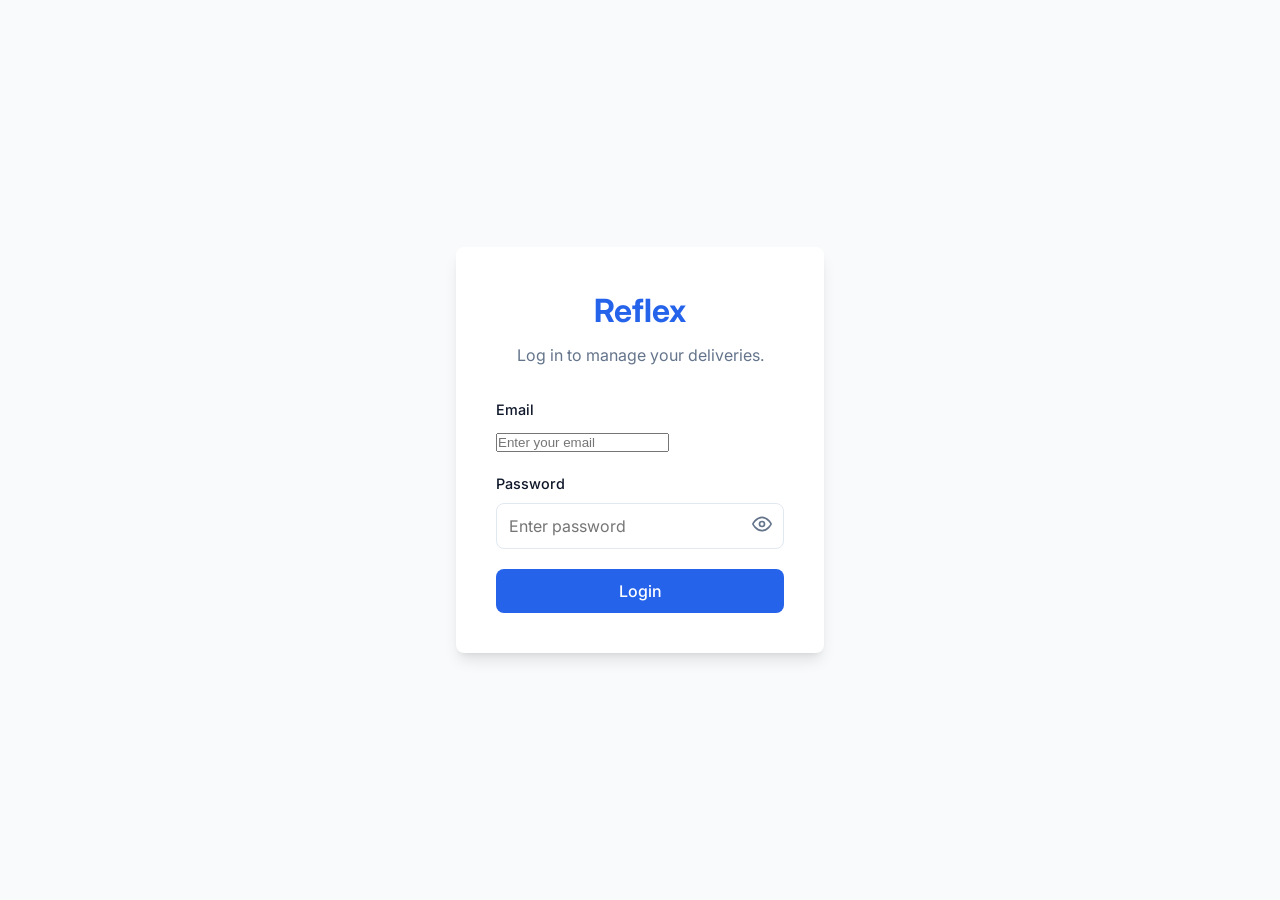
==== reflex_web/index.html @ fe93e592 "frontend and backend" ====
<!DOCTYPE html>
<html lang="en">
<head>
    <meta charset="UTF-8">
    <meta name="viewport" content="width=device-width, initial-scale=1.0">
    <title>Reflex - Login</title>
    <link rel="stylesheet" href="css/style.css">
    <!-- Google Fonts for modern typography -->
    <link href="https://fonts.googleapis.com/css2?family=Inter:wght@400;500;600;700&display=swap" rel="stylesheet">
</head>
<body class="login-body">
    <div class="login-container">
        <div class="login-card">
            <h1 class="logo">Reflex</h1>
            <p class="subtitle">Log in to manage your deliveries.</p>
            
            <div id="login-error" class="error-message" style="display: none;"></div>
            
            <form id="login-form">
                <div class="form-group">
                    <label for="username">Email</label>
                    <input type="email" id="username" name="username" required placeholder="Enter your email">
                </div>
                
                <div class="form-group">
                    <label for="password">Password</label>
                    <div class="password-wrapper">
                        <input type="password" id="password" name="password" required placeholder="Enter password">
                        <button type="button" class="toggle-password" id="toggle-password" aria-label="Show password" title="Show password">
                            <!-- Eye icon (default) -->
                            <svg id="eye-icon" xmlns="http://www.w3.org/2000/svg" width="20" height="20" viewBox="0 0 24 24" fill="none" stroke="currentColor" stroke-width="2" stroke-linecap="round" stroke-linejoin="round"><path d="M1 12s4-8 11-8 11 8 11 8-4 8-11 8-11-8-11-8z"></path><circle cx="12" cy="12" r="3"></circle></svg>
                            <!-- Eye off icon (hidden by default) -->
                            <svg id="eye-off-icon" xmlns="http://www.w3.org/2000/svg" width="20" height="20" viewBox="0 0 24 24" fill="none" stroke="currentColor" stroke-width="2" stroke-linecap="round" stroke-linejoin="round" style="display: none;"><path d="M17.94 17.94A10.07 10.07 0 0 1 12 20c-7 0-11-8-11-8a18.45 18.45 0 0 1 5.06-5.94M9.9 4.24A9.12 9.12 0 0 1 12 4c7 0 11 8 11 8a18.5 18.5 0 0 1-2.16 3.19m-6.72-1.07a3 3 0 1 1-4.24-4.24"></path><line x1="1" y1="1" x2="23" y2="23"></line></svg>
                        </button>
                    </div>
                </div>
                
                <button type="submit" class="btn btn-primary btn-block">Login</button>
            </form>
        </div>
    </div>

    <script src="js/api.js"></script>
    <script src="js/auth.js"></script>
    <script>
        document.addEventListener('DOMContentLoaded', () => {
            // Check if already logged in
            if (Auth.isLoggedIn()) {
                Auth.redirectBasedOnRole();
            }

            const loginForm = document.getElementById('login-form');
            const passwordInput = document.getElementById('password');
            const togglePasswordBtn = document.getElementById('toggle-password');
            const eyeIcon = document.getElementById('eye-icon');
            const eyeOffIcon = document.getElementById('eye-off-icon');

            togglePasswordBtn.addEventListener('click', () => {
                if (passwordInput.type === 'password') {
                    passwordInput.type = 'text';
                    eyeIcon.style.display = 'none';
                    eyeOffIcon.style.display = 'block';
                    togglePasswordBtn.setAttribute('aria-label', 'Hide password');
                    togglePasswordBtn.setAttribute('title', 'Hide password');
                } else {
                    passwordInput.type = 'password';
                    eyeIcon.style.display = 'block';
                    eyeOffIcon.style.display = 'none';
                    togglePasswordBtn.setAttribute('aria-label', 'Show password');
                    togglePasswordBtn.setAttribute('title', 'Show password');
                }
            });

            loginForm.addEventListener('submit', async (e) => {
                e.preventDefault();
                const username = document.getElementById('username').value;
                const password = document.getElementById('password').value;
                const errorDiv = document.getElementById('login-error');
                const btn = loginForm.querySelector('button');

                try {
                    errorDiv.style.display = 'none';
                    btn.textContent = 'Logging in...';
                    btn.disabled = true;

                    await API.login(username, password);
                } catch (error) {
                    errorDiv.textContent = error.message || 'Login failed. Please check your credentials.';
                    errorDiv.style.display = 'block';
                    btn.textContent = 'Login';
                    btn.disabled = false;
                }
            });
        });
    </script>
</body>
</html>
---- reflex_web/css/style.css ----
:root {
    --primary-color: #2563eb;
    --primary-hover: #1d4ed8;
    --bg-color: #f8fafc;
    --card-bg: #ffffff;
    --text-main: #0f172a;
    --text-muted: #64748b;
    --border-color: #e2e8f0;
    
    /* Status Colors */
    --status-pending: #f59e0b;
    --status-assigned: #3b82f6;
    --status-picked-up: #8b5cf6;
    --status-delivered: #10b981;
    
    --radius: 8px;
    --shadow-sm: 0 1px 2px 0 rgb(0 0 0 / 0.05);
    --shadow: 0 4px 6px -1px rgb(0 0 0 / 0.1), 0 2px 4px -2px rgb(0 0 0 / 0.1);
    --shadow-lg: 0 10px 15px -3px rgb(0 0 0 / 0.1), 0 4px 6px -4px rgb(0 0 0 / 0.1);
}

* {
    box-sizing: border-box;
    margin: 0;
    padding: 0;
}

body {
    font-family: 'Inter', sans-serif;
    background-color: var(--bg-color);
    color: var(--text-main);
    line-height: 1.5;
}

/* Typography */
h1, h2, h3 {
    font-weight: 600;
}

.logo {
    font-size: 2rem;
    color: var(--primary-color);
    font-weight: 700;
    margin-bottom: 0.5rem;
    text-align: center;
}

/* Login Page */
.login-body {
    display: flex;
    justify-content: center;
    align-items: center;
    min-height: 100vh;
}

.login-container {
    width: 100%;
    max-width: 400px;
    padding: 1rem;
}

.login-card {
    background: var(--card-bg);
    padding: 2.5rem;
    border-radius: var(--radius);
    box-shadow: var(--shadow-lg);
}

.subtitle {
    text-align: center;
    color: var(--text-muted);
    margin-bottom: 2rem;
}

/* Forms */
.form-group {
    margin-bottom: 1.25rem;
}

label {
    display: block;
    margin-bottom: 0.5rem;
    font-weight: 500;
    font-size: 0.9rem;
}

input[type="text"],
input[type="password"],
select {
    width: 100%;
    padding: 0.75rem;
    border: 1px solid var(--border-color);
    border-radius: var(--radius);
    font-family: inherit;
    font-size: 1rem;
    transition: border-color 0.15s ease;
}

input:focus, select:focus {
    outline: none;
    border-color: var(--primary-color);
    box-shadow: 0 0 0 3px rgba(37, 99, 235, 0.1);
}

.password-wrapper {
    position: relative;
    display: flex;
    align-items: center;
}

.password-wrapper input {
    padding-right: 3rem;
}

.toggle-password {
    position: absolute;
    right: 0.75rem;
    background: none;
    border: none;
    color: var(--text-muted);
    font-size: 0.875rem;
    cursor: pointer;
    font-weight: 500;
}
.toggle-password:hover {
    color: var(--text-main);
}

/* Buttons */
.btn {
    display: inline-block;
    padding: 0.75rem 1.5rem;
    font-weight: 500;
    font-family: inherit;
    font-size: 1rem;
    border: none;
    border-radius: var(--radius);
    cursor: pointer;
    text-align: center;
    transition: background-color 0.15s ease;
}

.btn:disabled {
    opacity: 0.7;
    cursor: not-allowed;
}

.btn-primary {
    background-color: var(--primary-color);
    color: white;
}

.btn-primary:hover:not(:disabled) {
    background-color: var(--primary-hover);
}

.btn-block {
    width: 100%;
}

.btn-outline {
    background-color: transparent;
    border: 1px solid var(--border-color);
    color: var(--text-main);
}
.btn-outline:hover {
    background-color: var(--bg-color);
}

/* Alerts */
.error-message, .success-message {
    padding: 0.75rem;
    border-radius: var(--radius);
    margin-bottom: 1rem;
    font-size: 0.9rem;
}

.error-message {
    background-color: #fef2f2;
    color: #b91c1c;
    border: 1px solid #f87171;
}

.success-message {
    background-color: #ecfdf5;
    color: #047857;
    border: 1px solid #34d399;
}

/* Layout */
.dashboard-layout {
    display: flex;
    flex-direction: column;
    min-height: 100vh;
}

.header {
    background: var(--card-bg);
    border-bottom: 1px solid var(--border-color);
    padding: 1rem 2rem;
    display: flex;
    justify-content: space-between;
    align-items: center;
    position: sticky;
    top: 0;
    z-index: 10;
}

.header-left {
    display: flex;
    align-items: baseline;
    gap: 1rem;
}

.header .logo {
    margin-bottom: 0;
    font-size: 1.5rem;
}

.page-title {
    color: var(--text-muted);
    font-weight: 500;
}

.header-right {
    display: flex;
    align-items: center;
    gap: 1.5rem;
}

.user-info {
    font-weight: 500;
}

.logout-btn {
    background: none;
    border: none;
    color: var(--text-muted);
    cursor: pointer;
    font-size: 0.9rem;
}
.logout-btn:hover {
    color: #b91c1c;
}

.main-content {
    padding: 2rem;
    flex: 1;
    max-width: 1200px;
    margin: 0 auto;
    width: 100%;
}

/* Cards */
.summary-cards {
    display: grid;
    grid-template-columns: repeat(auto-fit, minmax(200px, 1fr));
    gap: 1.5rem;
    margin-bottom: 2rem;
}

.card {
    background: var(--card-bg);
    padding: 1.5rem;
    border-radius: var(--radius);
    box-shadow: var(--shadow-sm);
    border: 1px solid var(--border-color);
}

.card-title {
    color: var(--text-muted);
    font-size: 0.875rem;
    text-transform: uppercase;
    letter-spacing: 0.05em;
    margin-bottom: 0.5rem;
}

.card-value {
    font-size: 2rem;
    font-weight: 600;
}

/* Tables */
.table-container {
    background: var(--card-bg);
    border-radius: var(--radius);
    box-shadow: var(--shadow-sm);
    border: 1px solid var(--border-color);
    overflow-x: auto;
}

table {
    width: 100%;
    border-collapse: collapse;
}

th, td {
    padding: 1rem;
    text-align: left;
    border-bottom: 1px solid var(--border-color);
}

th {
    background-color: #f8fafc;
    font-weight: 500;
    color: var(--text-muted);
    font-size: 0.875rem;
}

tbody tr:last-child td {
    border-bottom: none;
}

/* Badges */
.badge {
    display: inline-flex;
    align-items: center;
    padding: 0.25rem 0.75rem;
    border-radius: 9999px;
    font-size: 0.75rem;
    font-weight: 600;
    text-transform: uppercase;
}

.badge-PENDING { background-color: #fef3c7; color: #b45309; }
.badge-ASSIGNED { background-color: #dbeafe; color: #1d4ed8; }
.badge-PICKED_UP { background-color: #ede9fe; color: #6d28d9; }
.badge-DELIVERED { background-color: #d1fae5; color: #047857; }

/* Modals */
.modal-overlay {
    position: fixed;
    top: 0;
    left: 0;
    right: 0;
    bottom: 0;
    background-color: rgba(0, 0, 0, 0.5);
    display: flex;
    justify-content: center;
    align-items: center;
    z-index: 50;
    opacity: 0;
    visibility: hidden;
    transition: all 0.2s ease;
}

.modal-overlay.active {
    opacity: 1;
    visibility: visible;
}

.modal {
    background: var(--card-bg);
    border-radius: var(--radius);
    width: 100%;
    max-width: 500px;
    box-shadow: var(--shadow-lg);
    transform: translateY(20px);
    transition: all 0.2s ease;
}

.modal-overlay.active .modal {
    transform: translateY(0);
}

.modal-header {
    padding: 1.5rem;
    border-bottom: 1px solid var(--border-color);
    display: flex;
    justify-content: space-between;
    align-items: center;
}

.modal-body {
    padding: 1.5rem;
}

.modal-footer {
    padding: 1.5rem;
    border-top: 1px solid var(--border-color);
    display: flex;
    justify-content: flex-end;
    gap: 1rem;
}

/* Mobile adjustments (Rider UI mostly) */
.mobile-cards {
    display: flex;
    flex-direction: column;
    gap: 1rem;
}

.mobile-card {
    background: var(--card-bg);
    border: 1px solid var(--border-color);
    border-radius: var(--radius);
    padding: 1.25rem;
    box-shadow: var(--shadow-sm);
}
.mobile-card .detail-row {
    margin-bottom: 0.5rem;
    display: flex;
    justify-content: space-between;
}
.mobile-card .detail-label {
    color: var(--text-muted);
    font-size: 0.875rem;
}
.mobile-card .detail-value {
    font-weight: 500;
}

.action-bar {
    margin-top: 1rem;
    padding-top: 1rem;
    border-top: 1px solid var(--border-color);
}

/* Utilities */
.mb-1 { margin-bottom: 0.5rem; }
.mb-2 { margin-bottom: 1rem; }
.mb-4 { margin-bottom: 2rem; }
.flex { display: flex; }
.justify-between { justify-content: space-between; }
.align-center { align-items: center; }
.hidden { display: none !important; }

/* Filter Tabs (Dispatcher) */
.filter-tabs {
    display: flex;
    gap: 0.5rem;
    margin-bottom: 1.5rem;
    overflow-x: auto;
    padding-bottom: 0.5rem;
}

.filter-tab {
    padding: 0.5rem 1rem;
    background: var(--card-bg);
    border: 1px solid var(--border-color);
    border-radius: 9999px;
    cursor: pointer;
    font-size: 0.875rem;
    white-space: nowrap;
}
.filter-tab.active {
    background: var(--primary-color);
    color: white;
    border-color: var(--primary-color);
}
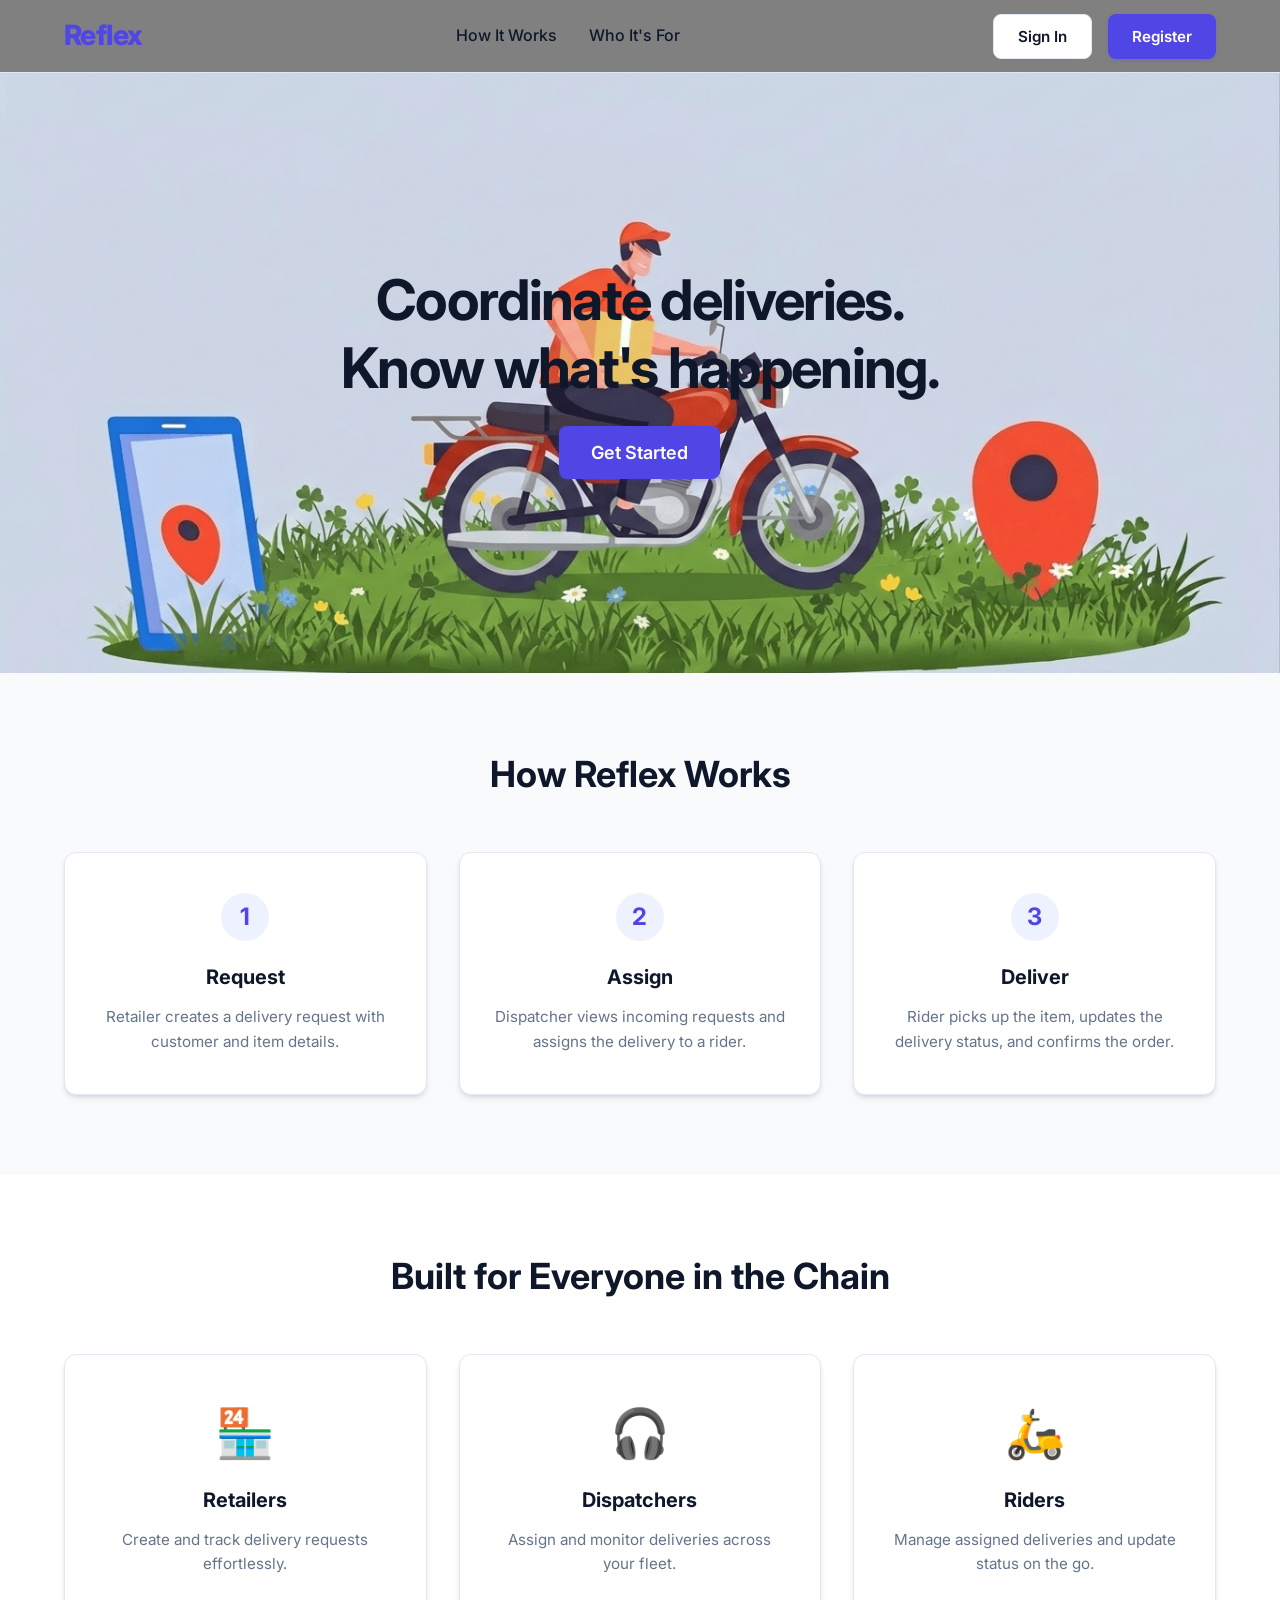
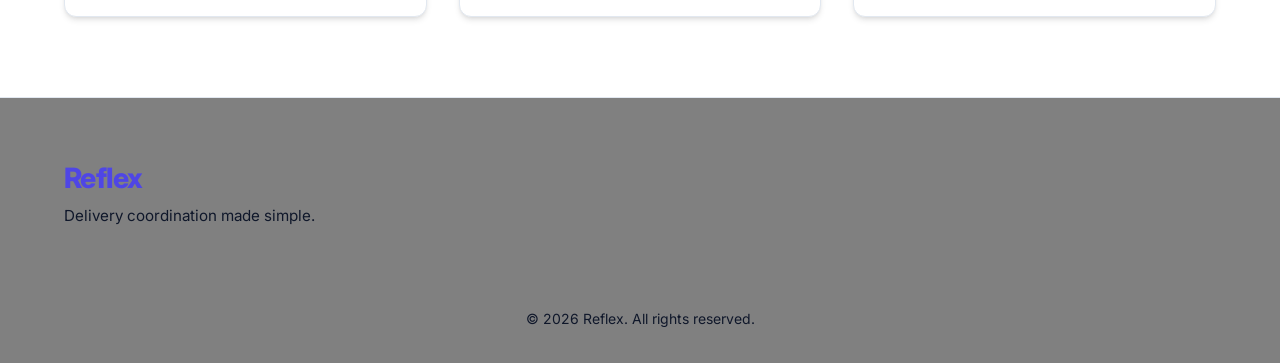
==== commit 35ba8a7d: "Update Reflex frontend and delivery workflows" ====
--- a/reflex_web/index.html
+++ b/reflex_web/index.html
@@ -1,47 +1,249 @@
 <!DOCTYPE html>
 <html lang="en">
+
 <head>
     <meta charset="UTF-8">
     <meta name="viewport" content="width=device-width, initial-scale=1.0">
-    <title>Reflex - Login</title>
+    <title>Reflex - Delivery Management</title>
     <link rel="stylesheet" href="css/style.css">
     <!-- Google Fonts for modern typography -->
-    <link href="https://fonts.googleapis.com/css2?family=Inter:wght@400;500;600;700&display=swap" rel="stylesheet">
+    <link href="https://fonts.googleapis.com/css2?family=Inter:wght@400;500;600;700;800&display=swap" rel="stylesheet">
 </head>
-<body class="login-body">
-    <div class="login-container">
-        <div class="login-card">
+
+<body class="landing-body">
+    <!-- Header -->
+    <header class="landing-header">
+        <div class="container header-container">
             <h1 class="logo">Reflex</h1>
-            <p class="subtitle">Log in to manage your deliveries.</p>
-            
-            <div id="login-error" class="error-message" style="display: none;"></div>
-            
-            <form id="login-form">
-                <div class="form-group">
-                    <label for="username">Email</label>
-                    <input type="email" id="username" name="username" required placeholder="Enter your email">
-                </div>
-                
-                <div class="form-group">
-                    <label for="password">Password</label>
-                    <div class="password-wrapper">
-                        <input type="password" id="password" name="password" required placeholder="Enter password">
-                        <button type="button" class="toggle-password" id="toggle-password" aria-label="Show password" title="Show password">
-                            <!-- Eye icon (default) -->
-                            <svg id="eye-icon" xmlns="http://www.w3.org/2000/svg" width="20" height="20" viewBox="0 0 24 24" fill="none" stroke="currentColor" stroke-width="2" stroke-linecap="round" stroke-linejoin="round"><path d="M1 12s4-8 11-8 11 8 11 8-4 8-11 8-11-8-11-8z"></path><circle cx="12" cy="12" r="3"></circle></svg>
-                            <!-- Eye off icon (hidden by default) -->
-                            <svg id="eye-off-icon" xmlns="http://www.w3.org/2000/svg" width="20" height="20" viewBox="0 0 24 24" fill="none" stroke="currentColor" stroke-width="2" stroke-linecap="round" stroke-linejoin="round" style="display: none;"><path d="M17.94 17.94A10.07 10.07 0 0 1 12 20c-7 0-11-8-11-8a18.45 18.45 0 0 1 5.06-5.94M9.9 4.24A9.12 9.12 0 0 1 12 4c7 0 11 8 11 8a18.5 18.5 0 0 1-2.16 3.19m-6.72-1.07a3 3 0 1 1-4.24-4.24"></path><line x1="1" y1="1" x2="23" y2="23"></line></svg>
-                        </button>
-                    </div>
-                </div>
-                
-                <button type="submit" class="btn btn-primary btn-block">Login</button>
-            </form>
+            <nav class="nav-links">
+                <a href="#how-it-works">How It Works</a>
+                <a href="#roles">Who It's For</a>
+            </nav>
+            <div style="display: flex; gap: 1rem;">
+                <button class="btn btn-outline" id="open-login-modal" style="background: white;">Sign In</button>
+                <button class="btn btn-primary" id="open-register-modal">Register</button>
+            </div>
+        </div>
+    </header>
+
+    <main>
+        <!-- Hero Section -->
+        <section class="hero">
+            <div class="container hero-container">
+                <div class="hero-content">
+                    <h2 class="hero-title">Coordinate deliveries.<br>Know what's happening.</h2>
+                    <!--<p class="hero-subtitle">Reflex helps retailers, dispatchers and riders manage deliveries seamlessly
+                        from request to confirmation.</p>-->
+                    <button class="btn btn-primary btn-lg" id="hero-sign-in">Get Started</button>
+                </div>
+            </div>
+        </section>
+
+        <!-- How It Works Section -->
+        <section id="how-it-works" class="features-section bg-light">
+            <div class="container">
+                <h2 class="section-title">How Reflex Works</h2>
+                <div class="feature-grid">
+                    <div class="feature-card">
+                        <div class="feature-number">1</div>
+                        <h3>Request</h3>
+                        <p>Retailer creates a delivery request with customer and item details.</p>
+                    </div>
+                    <div class="feature-card">
+                        <div class="feature-number">2</div>
+                        <h3>Assign</h3>
+                        <p>Dispatcher views incoming requests and assigns the delivery to a rider.</p>
+                    </div>
+                    <div class="feature-card">
+                        <div class="feature-number">3</div>
+                        <h3>Deliver</h3>
+                        <p>Rider picks up the item, updates the delivery status, and confirms the order.</p>
+                    </div>
+                </div>
+            </div>
+        </section>
+
+        <!-- Roles Section -->
+        <section id="roles" class="features-section">
+            <div class="container">
+                <h2 class="section-title">Built for Everyone in the Chain</h2>
+                <div class="roles-grid">
+                    <div class="role-card">
+                        <div class="role-icon">🏪</div>
+                        <h3>Retailers</h3>
+                        <p>Create and track delivery requests effortlessly.</p>
+                    </div>
+                    <div class="role-card">
+                        <div class="role-icon">🎧</div>
+                        <h3>Dispatchers</h3>
+                        <p>Assign and monitor deliveries across your fleet.</p>
+                    </div>
+                    <div class="role-card">
+                        <div class="role-icon">🛵</div>
+                        <h3>Riders</h3>
+                        <p>Manage assigned deliveries and update status on the go.</p>
+                    </div>
+                </div>
+            </div>
+        </section>
+    </main>
+
+    <!-- Global Footer -->
+    <footer class="global-footer">
+        <div class="container">
+            <div class="footer-content">
+                <div class="footer-brand">
+                    <h2 class="logo footer-logo">Reflex</h2>
+                    <p>Delivery coordination made simple.</p>
+                </div>
+            </div>
+            <div class="footer-bottom">
+                <p>&copy; 2026 Reflex. All rights reserved.</p>
+            </div>
+        </div>
+    </footer>
+
+    <!-- Login Modal -->
+    <div class="modal-overlay" id="login-modal">
+        <div class="modal">
+            <div class="modal-header">
+                <h3>Sign In</h3>
+                <button class="close-btn" id="close-login-modal" aria-label="Close modal">&times;</button>
+            </div>
+            <div class="modal-body">
+                <div id="login-error" class="error-message" style="display: none;"></div>
+
+                <form id="login-form">
+                    <div class="form-group">
+                        <label for="username">Email</label>
+                        <input type="email" id="username" name="username" required placeholder="Enter your email">
+                    </div>
+
+                    <div class="form-group">
+                        <label for="password">Password</label>
+                        <div class="password-wrapper">
+                            <input type="password" id="password" name="password" required placeholder="Enter password">
+                            <button type="button" class="toggle-password" id="toggle-password"
+                                aria-label="Show password" title="Show password">
+                                <svg id="eye-icon" xmlns="http://www.w3.org/2000/svg" width="20" height="20"
+                                    viewBox="0 0 24 24" fill="none" stroke="currentColor" stroke-width="2"
+                                    stroke-linecap="round" stroke-linejoin="round">
+                                    <path d="M1 12s4-8 11-8 11 8 11 8-4 8-11 8-11-8-11-8z"></path>
+                                    <circle cx="12" cy="12" r="3"></circle>
+                                </svg>
+                                <svg id="eye-off-icon" xmlns="http://www.w3.org/2000/svg" width="20" height="20"
+                                    viewBox="0 0 24 24" fill="none" stroke="currentColor" stroke-width="2"
+                                    stroke-linecap="round" stroke-linejoin="round" style="display: none;">
+                                    <path
+                                        d="M17.94 17.94A10.07 10.07 0 0 1 12 20c-7 0-11-8-11-8a18.45 18.45 0 0 1 5.06-5.94M9.9 4.24A9.12 9.12 0 0 1 12 4c7 0 11 8 11 8a18.5 18.5 0 0 1-2.16 3.19m-6.72-1.07a3 3 0 1 1-4.24-4.24">
+                                    </path>
+                                    <line x1="1" y1="1" x2="23" y2="23"></line>
+                                </svg>
+                            </button>
+                        </div>
+                    </div>
+
+                    <button type="submit" class="btn btn-primary btn-block">Sign In</button>
+                </form>
+            </div>
         </div>
     </div>
 
-    <script src="js/api.js"></script>
-    <script src="js/auth.js"></script>
+    <!-- Registration Modal -->
+    <div class="modal-overlay" id="register-modal">
+        <div class="modal">
+            <div class="modal-header">
+                <h3>Create Account</h3>
+                <button class="close-btn" id="close-register-modal" aria-label="Close modal">&times;</button>
+            </div>
+            <div class="modal-body">
+                <div id="register-error" class="error-message" style="display: none;"></div>
+                <div id="register-success" class="success-message" style="display: none; text-align: center;">
+                    Account created successfully.
+                    <br>You can now sign in using your email and password.
+                    <br><br>
+                    <button class="btn btn-primary btn-block" id="switch-to-login">Sign In</button>
+                </div>
+
+                <form id="register-form">
+                    <div class="form-group">
+                        <label for="reg-role">Role</label>
+                        <select id="reg-role" name="role" required>
+                            <option value="" disabled selected>Select Role</option>
+                            <option value="RETAILER">Retailer</option>
+                            <option value="DISPATCHER">Dispatcher</option>
+                            <option value="RIDER">Rider</option>
+                        </select>
+                    </div>
+
+                    <div class="form-group">
+                        <label for="reg-email">Email</label>
+                        <input type="email" id="reg-email" name="email" required placeholder="Enter your email">
+                    </div>
+
+                    <div class="form-group">
+                        <label for="reg-phone">Phone Number</label>
+                        <input type="text" id="reg-phone" name="phone" required placeholder="Enter your phone number">
+                    </div>
+
+                    <div class="form-group">
+                        <label for="reg-password">Password</label>
+                        <div class="password-wrapper">
+                            <input type="password" id="reg-password" name="password" required
+                                placeholder="Create password">
+                            <button type="button" class="toggle-password" id="toggle-reg-password"
+                                aria-label="Show password" title="Show password">
+                                <svg class="eye-icon" xmlns="http://www.w3.org/2000/svg" width="20" height="20"
+                                    viewBox="0 0 24 24" fill="none" stroke="currentColor" stroke-width="2"
+                                    stroke-linecap="round" stroke-linejoin="round">
+                                    <path d="M1 12s4-8 11-8 11 8 11 8-4 8-11 8-11-8-11-8z"></path>
+                                    <circle cx="12" cy="12" r="3"></circle>
+                                </svg>
+                                <svg class="eye-off-icon" xmlns="http://www.w3.org/2000/svg" width="20" height="20"
+                                    viewBox="0 0 24 24" fill="none" stroke="currentColor" stroke-width="2"
+                                    stroke-linecap="round" stroke-linejoin="round" style="display: none;">
+                                    <path
+                                        d="M17.94 17.94A10.07 10.07 0 0 1 12 20c-7 0-11-8-11-8a18.45 18.45 0 0 1 5.06-5.94M9.9 4.24A9.12 9.12 0 0 1 12 4c7 0 11 8 11 8a18.5 18.5 0 0 1-2.16 3.19m-6.72-1.07a3 3 0 1 1-4.24-4.24">
+                                    </path>
+                                    <line x1="1" y1="1" x2="23" y2="23"></line>
+                                </svg>
+                            </button>
+                        </div>
+                    </div>
+
+                    <div class="form-group">
+                        <label for="reg-confirm-password">Confirm Password</label>
+                        <div class="password-wrapper">
+                            <input type="password" id="reg-confirm-password" name="confirm-password" required
+                                placeholder="Confirm password">
+                            <button type="button" class="toggle-password" id="toggle-reg-confirm-password"
+                                aria-label="Show password" title="Show password">
+                                <svg class="eye-icon" xmlns="http://www.w3.org/2000/svg" width="20" height="20"
+                                    viewBox="0 0 24 24" fill="none" stroke="currentColor" stroke-width="2"
+                                    stroke-linecap="round" stroke-linejoin="round">
+                                    <path d="M1 12s4-8 11-8 11 8 11 8-4 8-11 8-11-8-11-8z"></path>
+                                    <circle cx="12" cy="12" r="3"></circle>
+                                </svg>
+                                <svg class="eye-off-icon" xmlns="http://www.w3.org/2000/svg" width="20" height="20"
+                                    viewBox="0 0 24 24" fill="none" stroke="currentColor" stroke-width="2"
+                                    stroke-linecap="round" stroke-linejoin="round" style="display: none;">
+                                    <path
+                                        d="M17.94 17.94A10.07 10.07 0 0 1 12 20c-7 0-11-8-11-8a18.45 18.45 0 0 1 5.06-5.94M9.9 4.24A9.12 9.12 0 0 1 12 4c7 0 11 8 11 8a18.5 18.5 0 0 1-2.16 3.19m-6.72-1.07a3 3 0 1 1-4.24-4.24">
+                                    </path>
+                                    <line x1="1" y1="1" x2="23" y2="23"></line>
+                                </svg>
+                            </button>
+                        </div>
+                    </div>
+
+                    <button type="submit" class="btn btn-primary btn-block">Create Account</button>
+                </form>
+            </div>
+        </div>
+    </div>
+
+    <script src="js/api.js?v=2"></script>
+    <script src="js/auth.js?v=2"></script>
     <script>
         document.addEventListener('DOMContentLoaded', () => {
             // Check if already logged in
@@ -49,28 +251,75 @@
                 Auth.redirectBasedOnRole();
             }
 
+            // Modal logic
+            const loginModal = document.getElementById('login-modal');
+            const openLoginModalBtn = document.getElementById('open-login-modal');
+            const heroSignInBtn = document.getElementById('hero-sign-in');
+            const closeLoginModalBtn = document.getElementById('close-login-modal');
+
+            const registerModal = document.getElementById('register-modal');
+            const openRegisterModalBtn = document.getElementById('open-register-modal');
+            const closeRegisterModalBtn = document.getElementById('close-register-modal');
+            const switchToLoginBtn = document.getElementById('switch-to-login');
+
+            const openModal = (modal) => {
+                modal.classList.add('active');
+                document.body.style.overflow = 'hidden'; // Prevent background scrolling
+            };
+
+            const closeModal = (modal) => {
+                modal.classList.remove('active');
+                document.body.style.overflow = '';
+            };
+
+            openLoginModalBtn.addEventListener('click', () => openModal(loginModal));
+            heroSignInBtn.addEventListener('click', () => openModal(loginModal));
+            closeLoginModalBtn.addEventListener('click', () => closeModal(loginModal));
+
+            openRegisterModalBtn.addEventListener('click', () => openModal(registerModal));
+            closeRegisterModalBtn.addEventListener('click', () => closeModal(registerModal));
+
+            switchToLoginBtn.addEventListener('click', () => {
+                closeModal(registerModal);
+                openModal(loginModal);
+            });
+
+            // Close on overlay click
+            loginModal.addEventListener('click', (e) => {
+                if (e.target === loginModal) closeModal(loginModal);
+            });
+            registerModal.addEventListener('click', (e) => {
+                if (e.target === registerModal) closeModal(registerModal);
+            });
+
+            // Password toggle logic helper
+            const setupPasswordToggle = (inputEl, btnEl) => {
+                const eyeIcon = btnEl.querySelector('.eye-icon') || btnEl.querySelector('svg:first-child');
+                const eyeOffIcon = btnEl.querySelector('.eye-off-icon') || btnEl.querySelector('svg:last-child');
+
+                btnEl.addEventListener('click', () => {
+                    if (inputEl.type === 'password') {
+                        inputEl.type = 'text';
+                        if (eyeIcon) eyeIcon.style.display = 'none';
+                        if (eyeOffIcon) eyeOffIcon.style.display = 'block';
+                        btnEl.setAttribute('aria-label', 'Hide password');
+                        btnEl.setAttribute('title', 'Hide password');
+                    } else {
+                        inputEl.type = 'password';
+                        if (eyeIcon) eyeIcon.style.display = 'block';
+                        if (eyeOffIcon) eyeOffIcon.style.display = 'none';
+                        btnEl.setAttribute('aria-label', 'Show password');
+                        btnEl.setAttribute('title', 'Show password');
+                    }
+                });
+            };
+
+            setupPasswordToggle(document.getElementById('password'), document.getElementById('toggle-password'));
+            setupPasswordToggle(document.getElementById('reg-password'), document.getElementById('toggle-reg-password'));
+            setupPasswordToggle(document.getElementById('reg-confirm-password'), document.getElementById('toggle-reg-confirm-password'));
+
+            // Login submission
             const loginForm = document.getElementById('login-form');
-            const passwordInput = document.getElementById('password');
-            const togglePasswordBtn = document.getElementById('toggle-password');
-            const eyeIcon = document.getElementById('eye-icon');
-            const eyeOffIcon = document.getElementById('eye-off-icon');
-
-            togglePasswordBtn.addEventListener('click', () => {
-                if (passwordInput.type === 'password') {
-                    passwordInput.type = 'text';
-                    eyeIcon.style.display = 'none';
-                    eyeOffIcon.style.display = 'block';
-                    togglePasswordBtn.setAttribute('aria-label', 'Hide password');
-                    togglePasswordBtn.setAttribute('title', 'Hide password');
-                } else {
-                    passwordInput.type = 'password';
-                    eyeIcon.style.display = 'block';
-                    eyeOffIcon.style.display = 'none';
-                    togglePasswordBtn.setAttribute('aria-label', 'Show password');
-                    togglePasswordBtn.setAttribute('title', 'Show password');
-                }
-            });
-
             loginForm.addEventListener('submit', async (e) => {
                 e.preventDefault();
                 const username = document.getElementById('username').value;
@@ -80,18 +329,59 @@
 
                 try {
                     errorDiv.style.display = 'none';
-                    btn.textContent = 'Logging in...';
+                    btn.textContent = 'Signing In...';
                     btn.disabled = true;
 
                     await API.login(username, password);
                 } catch (error) {
-                    errorDiv.textContent = error.message || 'Login failed. Please check your credentials.';
+                    errorDiv.textContent = error.message || 'Invalid email or password.';
                     errorDiv.style.display = 'block';
-                    btn.textContent = 'Login';
+                    btn.textContent = 'Sign In';
+                    btn.disabled = false;
+                }
+            });
+
+            // Register submission
+            const registerForm = document.getElementById('register-form');
+            registerForm.addEventListener('submit', async (e) => {
+                e.preventDefault();
+
+                const email = document.getElementById('reg-email').value;
+                const phone = document.getElementById('reg-phone').value;
+                const role = document.getElementById('reg-role').value;
+                const password = document.getElementById('reg-password').value;
+                const confirmPassword = document.getElementById('reg-confirm-password').value;
+
+                const errorDiv = document.getElementById('register-error');
+                const successDiv = document.getElementById('register-success');
+                const btn = registerForm.querySelector('button');
+
+                errorDiv.style.display = 'none';
+
+                if (password !== confirmPassword) {
+                    errorDiv.textContent = 'Passwords do not match.';
+                    errorDiv.style.display = 'block';
+                    return;
+                }
+
+                try {
+                    btn.textContent = 'Creating Account...';
+                    btn.disabled = true;
+
+                    await API.register({ email, phone, role, password });
+
+                    // Show success
+                    registerForm.style.display = 'none';
+                    successDiv.style.display = 'block';
+                } catch (error) {
+                    errorDiv.textContent = error.message || 'Unable to create your account right now. Please try again.';
+                    errorDiv.style.display = 'block';
+                    btn.textContent = 'Create Account';
                     btn.disabled = false;
                 }
             });
         });
     </script>
 </body>
-</html>
+
+</html>
--- a/reflex_web/css/style.css
+++ b/reflex_web/css/style.css
@@ -1,22 +1,50 @@
 :root {
-    --primary-color: #2563eb;
-    --primary-hover: #1d4ed8;
-    --bg-color: #f8fafc;
-    --card-bg: #ffffff;
-    --text-main: #0f172a;
-    --text-muted: #64748b;
-    --border-color: #e2e8f0;
-    
+    /* Modern SaaS Color Palette */
+    --primary-color: #4F46E5;
+    /* Indigo 600 */
+    --primary-hover: #4338CA;
+    /* Indigo 700 */
+    --primary-light: #EEF2FF;
+    /* Indigo 50 */
+
+    --bg-color: #F8FAFC;
+    /* Slate 50 */
+    --bg-light: #F1F5F9;
+    /* Slate 100 */
+    --card-bg: #FFFFFF;
+
+    --text-main: #0F172A;
+    /* Slate 900 */
+    --text-muted: #64748B;
+    /* Slate 500 */
+
+    --border-color: #E2E8F0;
+    /* Slate 200 */
+
     /* Status Colors */
-    --status-pending: #f59e0b;
-    --status-assigned: #3b82f6;
-    --status-picked-up: #8b5cf6;
-    --status-delivered: #10b981;
-    
-    --radius: 8px;
+    --status-pending: #F59E0B;
+    /* Amber 500 */
+    --status-pending-bg: #FEF3C7;
+    --status-assigned: #3B82F6;
+    /* Blue 500 */
+    --status-assigned-bg: #DBEAFE;
+    --status-picked-up: #8B5CF6;
+    /* Violet 500 */
+    --status-picked-up-bg: #EDE9FE;
+    --status-delivered: #10B981;
+    /* Emerald 500 */
+    --status-delivered-bg: #D1FAE5;
+
+    --radius: 12px;
+    --radius-sm: 8px;
+    --radius-lg: 16px;
+
     --shadow-sm: 0 1px 2px 0 rgb(0 0 0 / 0.05);
     --shadow: 0 4px 6px -1px rgb(0 0 0 / 0.1), 0 2px 4px -2px rgb(0 0 0 / 0.1);
-    --shadow-lg: 0 10px 15px -3px rgb(0 0 0 / 0.1), 0 4px 6px -4px rgb(0 0 0 / 0.1);
+    --shadow-md: 0 10px 15px -3px rgb(0 0 0 / 0.1), 0 4px 6px -4px rgb(0 0 0 / 0.1);
+    --shadow-lg: 0 20px 25px -5px rgb(0 0 0 / 0.1), 0 8px 10px -6px rgb(0 0 0 / 0.1);
+
+    --container-width: 1200px;
 }
 
 * {
@@ -26,55 +54,343 @@
 }
 
 body {
-    font-family: 'Inter', sans-serif;
+    font-family: 'Inter', system-ui, -apple-system, sans-serif;
     background-color: var(--bg-color);
     color: var(--text-main);
-    line-height: 1.5;
+    line-height: 1.6;
+    -webkit-font-smoothing: antialiased;
+}
+
+a {
+    text-decoration: none;
+    color: inherit;
+}
+
+.container {
+    max-width: var(--container-width);
+    margin: 0 auto;
+    padding: 0 1.5rem;
 }
 
 /* Typography */
-h1, h2, h3 {
+h1,
+h2,
+h3,
+h4 {
+    font-weight: 700;
+    line-height: 1.2;
+    color: var(--text-main);
+}
+
+.logo {
+    font-size: 1.75rem;
+    color: var(--primary-color);
+    font-weight: 800;
+    letter-spacing: -0.02em;
+}
+
+/* Base Buttons */
+.btn {
+    display: inline-flex;
+    align-items: center;
+    justify-content: center;
+    padding: 0.75rem 1.5rem;
     font-weight: 600;
-}
-
-.logo {
-    font-size: 2rem;
+    font-family: inherit;
+    font-size: 0.95rem;
+    border: none;
+    border-radius: var(--radius-sm);
+    cursor: pointer;
+    text-align: center;
+    transition: all 0.2s ease;
+}
+
+.btn:disabled {
+    opacity: 0.6;
+    cursor: not-allowed;
+}
+
+.btn-primary {
+    background-color: var(--primary-color);
+    color: white;
+    box-shadow: 0 2px 4px rgba(79, 70, 229, 0.2);
+}
+
+.btn-primary:hover:not(:disabled) {
+    background-color: var(--primary-hover);
+    transform: translateY(-1px);
+    box-shadow: 0 4px 6px rgba(79, 70, 229, 0.3);
+}
+
+.btn-lg {
+    padding: 1rem 2rem;
+    font-size: 1.125rem;
+}
+
+.btn-block {
+    width: 100%;
+}
+
+.btn-outline {
+    background-color: transparent;
+    border: 1px solid var(--border-color);
+    color: var(--text-main);
+}
+
+.btn-outline:hover {
+    background-color: var(--bg-light);
+    border-color: #CBD5E1;
+}
+
+/* Landing Page Styles */
+.landing-body {
+    background-color: var(--card-bg);
+}
+
+.landing-header {
+    background: grey;
+    border-bottom: 1px solid var(--border-color);
+    position: sticky;
+    top: 0;
+    z-index: 40;
+}
+
+.header-container {
+    display: flex;
+    justify-content: space-between;
+    align-items: center;
+    height: 72px;
+}
+
+.nav-links {
+    display: flex;
+    gap: 2rem;
+}
+
+.nav-links a {
+    color: var(--text-main);
+    font-weight: 500;
+    transition: color 0.2s;
+}
+
+.nav-links a:hover {
     color: var(--primary-color);
+}
+
+/* Hero Section */
+.hero {
+    padding: 6rem 0;
+    text-align: center;
+    position: relative;
+    min-height: 600px;
+    display: flex;
+    align-items: center;
+    background-image: url("../images/delivery.png");
+    background-size: cover;
+    background-position: center;
+    background-repeat: no-repeat;
+}
+
+
+.hero-title {
+    font-size: 3.5rem;
+    letter-spacing: -0.03em;
+    margin-bottom: 1.5rem;
+    color: var(--text-main);
+}
+
+/*.hero-subtitle {
+    font-size: 1.25rem;
+    color: var(--text-main);
+    max-width: 600px;
+    margin: 0 auto 2.5rem;
+    z-index: 2;
+}
+
+/* Features Sections */
+.features-section {
+    padding: 5rem 0;
+}
+
+.bg-light {
+    background-color: var(--bg-color);
+}
+
+.section-title {
+    text-align: center;
+    font-size: 2.25rem;
+    margin-bottom: 3.5rem;
+}
+
+.feature-grid,
+.roles-grid {
+    display: grid;
+    grid-template-columns: repeat(auto-fit, minmax(300px, 1fr));
+    gap: 2rem;
+}
+
+.feature-card,
+.role-card {
+    background: var(--card-bg);
+    padding: 2.5rem 2rem;
+    border-radius: var(--radius);
+    box-shadow: var(--shadow);
+    border: 1px solid var(--border-color);
+    text-align: center;
+    transition: transform 0.2s ease, box-shadow 0.2s ease;
+}
+
+.feature-card:hover,
+.role-card:hover {
+    transform: translateY(-4px);
+    box-shadow: var(--shadow-md);
+}
+
+.feature-number {
+    width: 48px;
+    height: 48px;
+    background: var(--primary-light);
+    color: var(--primary-color);
+    border-radius: 50%;
+    display: flex;
+    align-items: center;
+    justify-content: center;
+    font-size: 1.5rem;
     font-weight: 700;
+    margin: 0 auto 1.5rem;
+}
+
+.role-icon {
+    font-size: 3rem;
+    margin-bottom: 1rem;
+}
+
+.feature-card h3,
+.role-card h3 {
+    margin-bottom: 1rem;
+    font-size: 1.25rem;
+}
+
+.feature-card p,
+.role-card p {
+    color: var(--text-muted);
+    font-size: 0.95rem;
+}
+
+/* Global Footer */
+.global-footer {
+    background: gray;
+    border-top: 1px solid var(--border-color);
+    padding: 4rem 0 2rem;
+    margin-top: auto;
+}
+
+.footer-content {
+    display: flex;
+    justify-content: space-between;
+    margin-bottom: 3rem;
+}
+
+.footer-logo {
     margin-bottom: 0.5rem;
+}
+
+.footer-brand p {
+    color: var(--text-main);
+    font-size: 0.95rem;
+}
+
+.footer-bottom {
+    / border-top: 1px solid grey;
+    padding-top: 2rem;
     text-align: center;
-}
-
-/* Login Page */
-.login-body {
+    color: var(--text-main);
+    font-size: 0.875rem;
+}
+
+/* Modal Overlay */
+.modal-overlay {
+    position: fixed;
+    top: 0;
+    left: 0;
+    right: 0;
+    bottom: 0;
+    background-color: rgba(15, 23, 42, 0.6);
+    backdrop-filter: blur(4px);
     display: flex;
     justify-content: center;
     align-items: center;
-    min-height: 100vh;
-}
-
-.login-container {
+    z-index: 100;
+    opacity: 0;
+    visibility: hidden;
+    transition: opacity 0.2s ease, visibility 0.2s ease;
+}
+
+.modal-overlay.active {
+    opacity: 1;
+    visibility: visible;
+}
+
+.modal {
+    background: var(--card-bg);
+    border-radius: var(--radius-lg);
     width: 100%;
-    max-width: 400px;
-    padding: 1rem;
-}
-
-.login-card {
-    background: var(--card-bg);
-    padding: 2.5rem;
-    border-radius: var(--radius);
+    max-width: 440px;
     box-shadow: var(--shadow-lg);
-}
-
-.subtitle {
-    text-align: center;
+    transform: scale(0.95) translateY(20px);
+    transition: transform 0.3s cubic-bezier(0.16, 1, 0.3, 1);
+    margin: 1rem;
+}
+
+.modal-overlay.active .modal {
+    transform: scale(1) translateY(0);
+}
+
+.modal-header {
+    padding: 1.5rem 2rem;
+    border-bottom: 1px solid var(--border-color);
+    display: flex;
+    justify-content: space-between;
+    align-items: center;
+}
+
+.modal-header h3 {
+    font-size: 1.25rem;
+    margin: 0;
+}
+
+.close-btn {
+    background: none;
+    border: none;
+    font-size: 1.5rem;
     color: var(--text-muted);
-    margin-bottom: 2rem;
+    cursor: pointer;
+    line-height: 1;
+    transition: color 0.2s;
+}
+
+.close-btn:hover {
+    color: var(--text-main);
+}
+
+.modal-body {
+    padding: 2rem;
+}
+
+.modal-footer {
+    padding: 1.5rem 2rem;
+    border-top: 1px solid var(--border-color);
+    display: flex;
+    justify-content: flex-end;
+    gap: 1rem;
+    background-color: var(--bg-light);
+    border-bottom-left-radius: var(--radius-lg);
+    border-bottom-right-radius: var(--radius-lg);
 }
 
 /* Forms */
 .form-group {
-    margin-bottom: 1.25rem;
+    margin-bottom: 1.5rem;
 }
 
 label {
@@ -82,24 +398,33 @@
     margin-bottom: 0.5rem;
     font-weight: 500;
     font-size: 0.9rem;
+    color: var(--text-main);
 }
 
 input[type="text"],
+input[type="email"],
 input[type="password"],
 select {
     width: 100%;
-    padding: 0.75rem;
-    border: 1px solid var(--border-color);
-    border-radius: var(--radius);
+    padding: 0.75rem 1rem;
+    border: 1px solid #CBD5E1;
+    border-radius: var(--radius-sm);
     font-family: inherit;
     font-size: 1rem;
-    transition: border-color 0.15s ease;
-}
-
-input:focus, select:focus {
+    color: var(--text-main);
+    background-color: var(--card-bg);
+    transition: border-color 0.15s ease, box-shadow 0.15s ease;
+}
+
+input::placeholder {
+    color: #94A3B8;
+}
+
+input:focus,
+select:focus {
     outline: none;
     border-color: var(--primary-color);
-    box-shadow: 0 0 0 3px rgba(37, 99, 235, 0.1);
+    box-shadow: 0 0 0 3px rgba(79, 70, 229, 0.15);
 }
 
 .password-wrapper {
@@ -118,76 +443,40 @@
     background: none;
     border: none;
     color: var(--text-muted);
-    font-size: 0.875rem;
     cursor: pointer;
+    display: flex;
+    align-items: center;
+    justify-content: center;
+    padding: 0.25rem;
+}
+
+.toggle-password:hover {
+    color: var(--text-main);
+}
+
+/* Alerts */
+.error-message,
+.success-message {
+    padding: 1rem;
+    border-radius: var(--radius-sm);
+    margin-bottom: 1.5rem;
+    font-size: 0.9rem;
     font-weight: 500;
 }
-.toggle-password:hover {
-    color: var(--text-main);
-}
-
-/* Buttons */
-.btn {
-    display: inline-block;
-    padding: 0.75rem 1.5rem;
-    font-weight: 500;
-    font-family: inherit;
-    font-size: 1rem;
-    border: none;
-    border-radius: var(--radius);
-    cursor: pointer;
-    text-align: center;
-    transition: background-color 0.15s ease;
-}
-
-.btn:disabled {
-    opacity: 0.7;
-    cursor: not-allowed;
-}
-
-.btn-primary {
-    background-color: var(--primary-color);
-    color: white;
-}
-
-.btn-primary:hover:not(:disabled) {
-    background-color: var(--primary-hover);
-}
-
-.btn-block {
-    width: 100%;
-}
-
-.btn-outline {
-    background-color: transparent;
-    border: 1px solid var(--border-color);
-    color: var(--text-main);
-}
-.btn-outline:hover {
-    background-color: var(--bg-color);
-}
-
-/* Alerts */
-.error-message, .success-message {
-    padding: 0.75rem;
-    border-radius: var(--radius);
-    margin-bottom: 1rem;
-    font-size: 0.9rem;
-}
 
 .error-message {
-    background-color: #fef2f2;
-    color: #b91c1c;
-    border: 1px solid #f87171;
+    background-color: #FEF2F2;
+    color: #B91C1C;
+    border: 1px solid #FCA5A5;
 }
 
 .success-message {
-    background-color: #ecfdf5;
+    background-color: #ECFDF5;
     color: #047857;
-    border: 1px solid #34d399;
-}
-
-/* Layout */
+    border: 1px solid #6EE7B7;
+}
+
+/* Dashboard Layout */
 .dashboard-layout {
     display: flex;
     flex-direction: column;
@@ -195,21 +484,23 @@
 }
 
 .header {
-    background: var(--card-bg);
+    background: gray;
     border-bottom: 1px solid var(--border-color);
-    padding: 1rem 2rem;
+    padding: 0 2rem;
+    height: 72px;
     display: flex;
     justify-content: space-between;
     align-items: center;
     position: sticky;
     top: 0;
     z-index: 10;
+    box-shadow: 0 1px 3px 0 rgb(0 0 0 / 0.05);
 }
 
 .header-left {
     display: flex;
-    align-items: baseline;
-    gap: 1rem;
+    align-items: center;
+    gap: 1.5rem;
 }
 
 .header .logo {
@@ -218,8 +509,11 @@
 }
 
 .page-title {
-    color: var(--text-muted);
+    color: var(--text-main);
     font-weight: 500;
+    font-size: 1.1rem;
+    border-left: 1px solid var(--border-color);
+    padding-left: 1.5rem;
 }
 
 .header-right {
@@ -229,34 +523,43 @@
 }
 
 .user-info {
+    font-weight: 600;
+    font-size: 0.95rem;
+    color: var(--text-main);
+}
+
+.logout-btn {
+    background: var(--bg-light);
+    border: 1px solid var(--border-color);
+    padding: 0.5rem 1rem;
+    border-radius: var(--radius-sm);
+    color: var(--text-main);
+    cursor: pointer;
+    font-size: 0.875rem;
     font-weight: 500;
-}
-
-.logout-btn {
-    background: none;
-    border: none;
-    color: var(--text-muted);
-    cursor: pointer;
-    font-size: 0.9rem;
-}
+    transition: all 0.2s;
+}
+
 .logout-btn:hover {
-    color: #b91c1c;
+    background-color: #FEE2E2;
+    color: #B91C1C;
+    border-color: #FCA5A5;
 }
 
 .main-content {
-    padding: 2rem;
+    padding: 2.5rem 2rem;
     flex: 1;
-    max-width: 1200px;
+    max-width: var(--container-width);
     margin: 0 auto;
     width: 100%;
 }
 
-/* Cards */
+/* Dashboard Cards */
 .summary-cards {
     display: grid;
-    grid-template-columns: repeat(auto-fit, minmax(200px, 1fr));
+    grid-template-columns: repeat(auto-fit, minmax(240px, 1fr));
     gap: 1.5rem;
-    margin-bottom: 2rem;
+    margin-bottom: 2.5rem;
 }
 
 .card {
@@ -265,19 +568,27 @@
     border-radius: var(--radius);
     box-shadow: var(--shadow-sm);
     border: 1px solid var(--border-color);
+    transition: box-shadow 0.2s;
+}
+
+.card:hover {
+    box-shadow: var(--shadow);
 }
 
 .card-title {
     color: var(--text-muted);
     font-size: 0.875rem;
+    font-weight: 600;
     text-transform: uppercase;
     letter-spacing: 0.05em;
-    margin-bottom: 0.5rem;
+    margin-bottom: 0.75rem;
 }
 
 .card-value {
-    font-size: 2rem;
-    font-weight: 600;
+    font-size: 2.25rem;
+    font-weight: 700;
+    color: var(--text-main);
+    line-height: 1;
 }
 
 /* Tables */
@@ -294,21 +605,36 @@
     border-collapse: collapse;
 }
 
-th, td {
-    padding: 1rem;
+th,
+td {
+    padding: 1.25rem 1.5rem;
     text-align: left;
     border-bottom: 1px solid var(--border-color);
 }
 
 th {
-    background-color: #f8fafc;
-    font-weight: 500;
+    background-color: var(--bg-light);
+    font-weight: 600;
     color: var(--text-muted);
     font-size: 0.875rem;
+    text-transform: uppercase;
+    letter-spacing: 0.025em;
+}
+
+tbody tr {
+    transition: background-color 0.15s;
+}
+
+tbody tr:hover {
+    background-color: #F8FAFC;
 }
 
 tbody tr:last-child td {
     border-bottom: none;
+}
+
+td {
+    font-size: 0.95rem;
 }
 
 /* Badges */
@@ -319,113 +645,30 @@
     border-radius: 9999px;
     font-size: 0.75rem;
     font-weight: 600;
-    text-transform: uppercase;
-}
-
-.badge-PENDING { background-color: #fef3c7; color: #b45309; }
-.badge-ASSIGNED { background-color: #dbeafe; color: #1d4ed8; }
-.badge-PICKED_UP { background-color: #ede9fe; color: #6d28d9; }
-.badge-DELIVERED { background-color: #d1fae5; color: #047857; }
-
-/* Modals */
-.modal-overlay {
-    position: fixed;
-    top: 0;
-    left: 0;
-    right: 0;
-    bottom: 0;
-    background-color: rgba(0, 0, 0, 0.5);
-    display: flex;
-    justify-content: center;
-    align-items: center;
-    z-index: 50;
-    opacity: 0;
-    visibility: hidden;
-    transition: all 0.2s ease;
-}
-
-.modal-overlay.active {
-    opacity: 1;
-    visibility: visible;
-}
-
-.modal {
-    background: var(--card-bg);
-    border-radius: var(--radius);
-    width: 100%;
-    max-width: 500px;
-    box-shadow: var(--shadow-lg);
-    transform: translateY(20px);
-    transition: all 0.2s ease;
-}
-
-.modal-overlay.active .modal {
-    transform: translateY(0);
-}
-
-.modal-header {
-    padding: 1.5rem;
-    border-bottom: 1px solid var(--border-color);
-    display: flex;
-    justify-content: space-between;
-    align-items: center;
-}
-
-.modal-body {
-    padding: 1.5rem;
-}
-
-.modal-footer {
-    padding: 1.5rem;
-    border-top: 1px solid var(--border-color);
-    display: flex;
-    justify-content: flex-end;
-    gap: 1rem;
-}
-
-/* Mobile adjustments (Rider UI mostly) */
-.mobile-cards {
-    display: flex;
-    flex-direction: column;
-    gap: 1rem;
-}
-
-.mobile-card {
-    background: var(--card-bg);
-    border: 1px solid var(--border-color);
-    border-radius: var(--radius);
-    padding: 1.25rem;
-    box-shadow: var(--shadow-sm);
-}
-.mobile-card .detail-row {
-    margin-bottom: 0.5rem;
-    display: flex;
-    justify-content: space-between;
-}
-.mobile-card .detail-label {
-    color: var(--text-muted);
-    font-size: 0.875rem;
-}
-.mobile-card .detail-value {
-    font-weight: 500;
-}
-
-.action-bar {
-    margin-top: 1rem;
-    padding-top: 1rem;
-    border-top: 1px solid var(--border-color);
-}
-
-/* Utilities */
-.mb-1 { margin-bottom: 0.5rem; }
-.mb-2 { margin-bottom: 1rem; }
-.mb-4 { margin-bottom: 2rem; }
-.flex { display: flex; }
-.justify-between { justify-content: space-between; }
-.align-center { align-items: center; }
-.hidden { display: none !important; }
-
-/* Filter Tabs (Dispatcher) */
+    letter-spacing: 0.025em;
+}
+
+.badge-PENDING {
+    background-color: var(--status-pending-bg);
+    color: var(--status-pending);
+}
+
+.badge-ASSIGNED {
+    background-color: var(--status-assigned-bg);
+    color: var(--status-assigned);
+}
+
+.badge-PICKED_UP {
+    background-color: var(--status-picked-up-bg);
+    color: var(--status-picked-up);
+}
+
+.badge-DELIVERED {
+    background-color: var(--status-delivered-bg);
+    color: var(--status-delivered);
+}
+
+/* Filter Tabs */
 .filter-tabs {
     display: flex;
     gap: 0.5rem;
@@ -435,16 +678,115 @@
 }
 
 .filter-tab {
-    padding: 0.5rem 1rem;
+    padding: 0.5rem 1.25rem;
     background: var(--card-bg);
     border: 1px solid var(--border-color);
     border-radius: 9999px;
     cursor: pointer;
     font-size: 0.875rem;
+    font-weight: 500;
     white-space: nowrap;
-}
+    transition: all 0.2s;
+}
+
+.filter-tab:hover {
+    background-color: var(--bg-light);
+}
+
 .filter-tab.active {
-    background: var(--primary-color);
+    background: var(--text-main);
     color: white;
-    border-color: var(--primary-color);
-}
+    border-color: var(--text-main);
+}
+
+/* Utilities */
+.mb-1 {
+    margin-bottom: 0.5rem;
+}
+
+.mb-2 {
+    margin-bottom: 1rem;
+}
+
+.mb-4 {
+    margin-bottom: 2rem;
+}
+
+.flex {
+    display: flex;
+}
+
+.justify-between {
+    justify-content: space-between;
+}
+
+.align-center {
+    align-items: center;
+}
+
+.hidden {
+    display: none !important;
+}
+
+.text-center {
+    text-align: center;
+}
+
+/* Responsive adjustments */
+@media (max-width: 768px) {
+    .hero-title {
+        font-size: 2.5rem;
+    }
+
+    .header {
+        padding: 0 1rem;
+    }
+
+    .page-title {
+        display: none;
+    }
+
+    .nav-links {
+        display: none;
+    }
+
+    .main-content {
+        padding: 1.5rem 1rem;
+    }
+
+    .modal {
+        margin: 1rem;
+    }
+
+    .mobile-card {
+        background: var(--card-bg);
+        border: 1px solid var(--border-color);
+        border-radius: var(--radius);
+        padding: 1.25rem;
+        box-shadow: var(--shadow-sm);
+        margin-bottom: 1rem;
+    }
+
+    .mobile-card .detail-row {
+        margin-bottom: 0.75rem;
+        display: flex;
+        justify-content: space-between;
+        align-items: center;
+    }
+
+    .mobile-card .detail-label {
+        color: var(--text-muted);
+        font-size: 0.875rem;
+    }
+
+    .mobile-card .detail-value {
+        font-weight: 500;
+        font-size: 0.95rem;
+    }
+
+    .action-bar {
+        margin-top: 1rem;
+        padding-top: 1rem;
+        border-top: 1px solid var(--border-color);
+    }
+}
